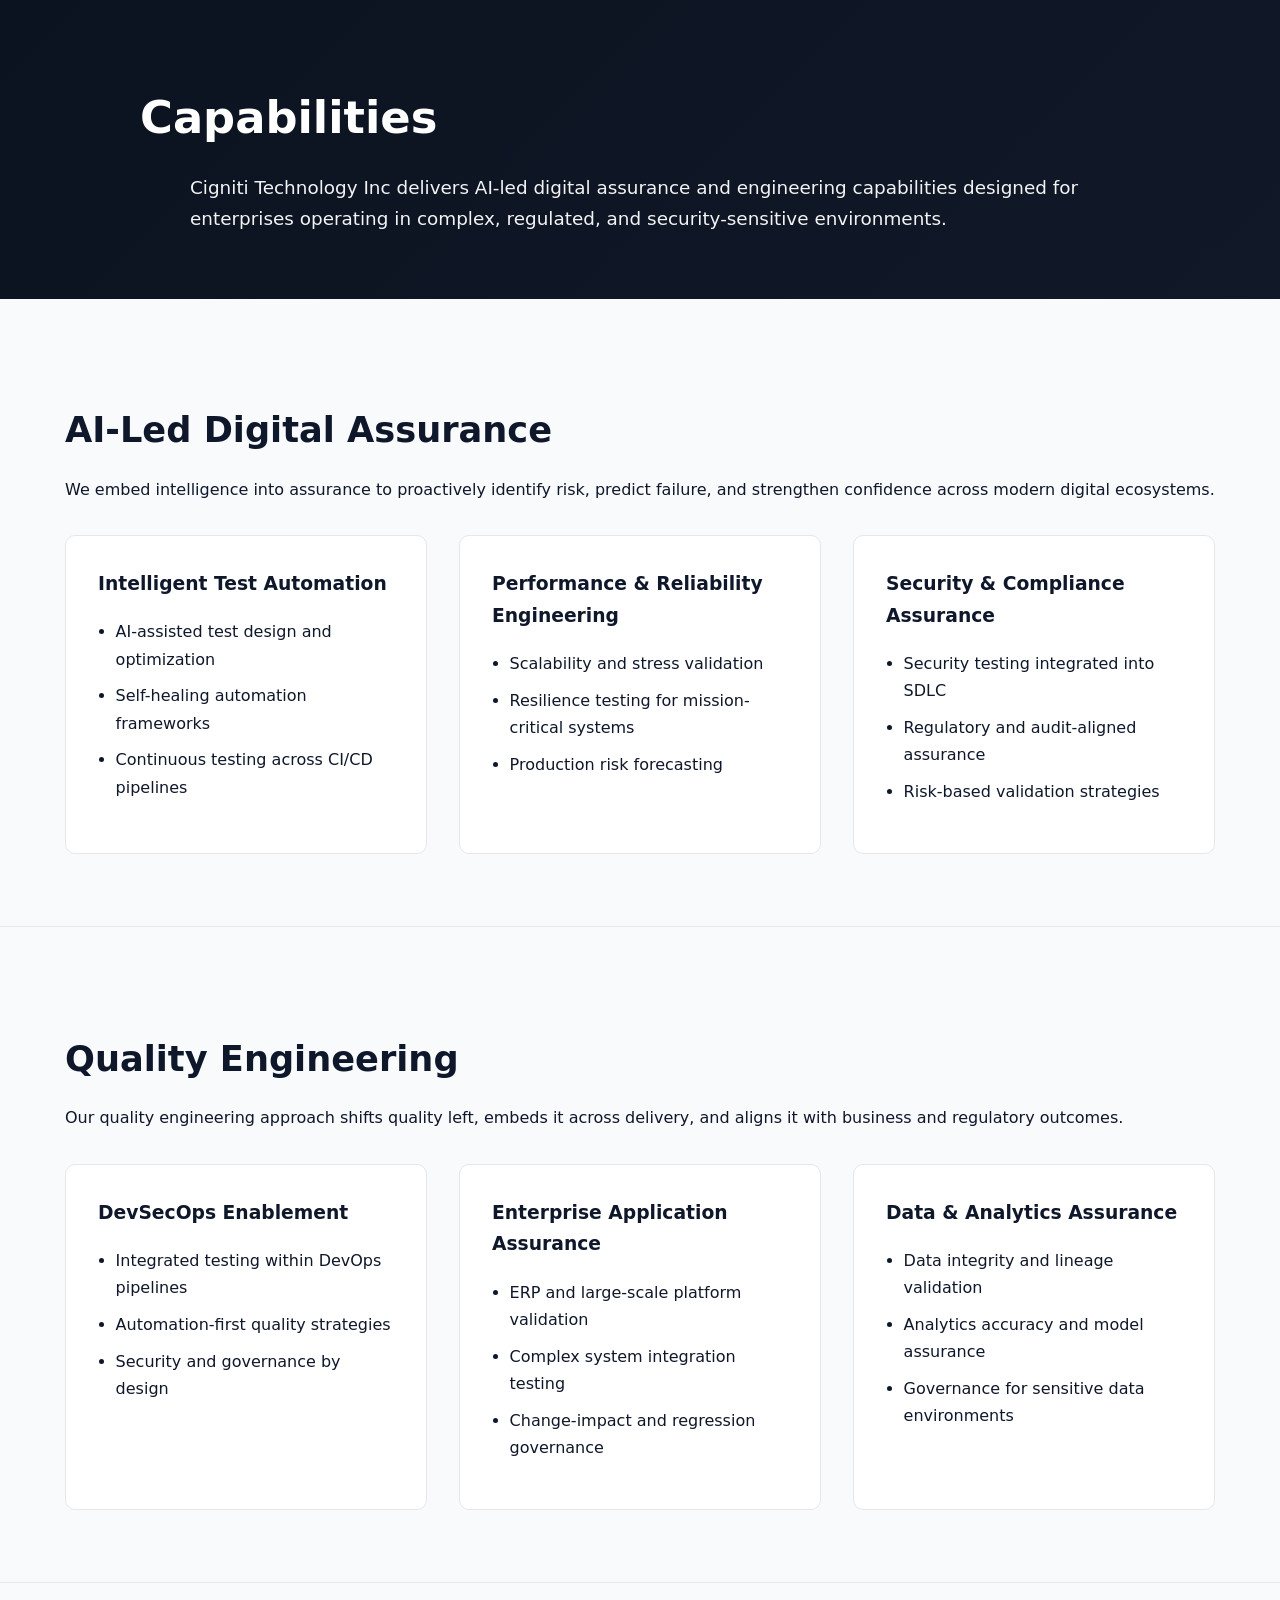
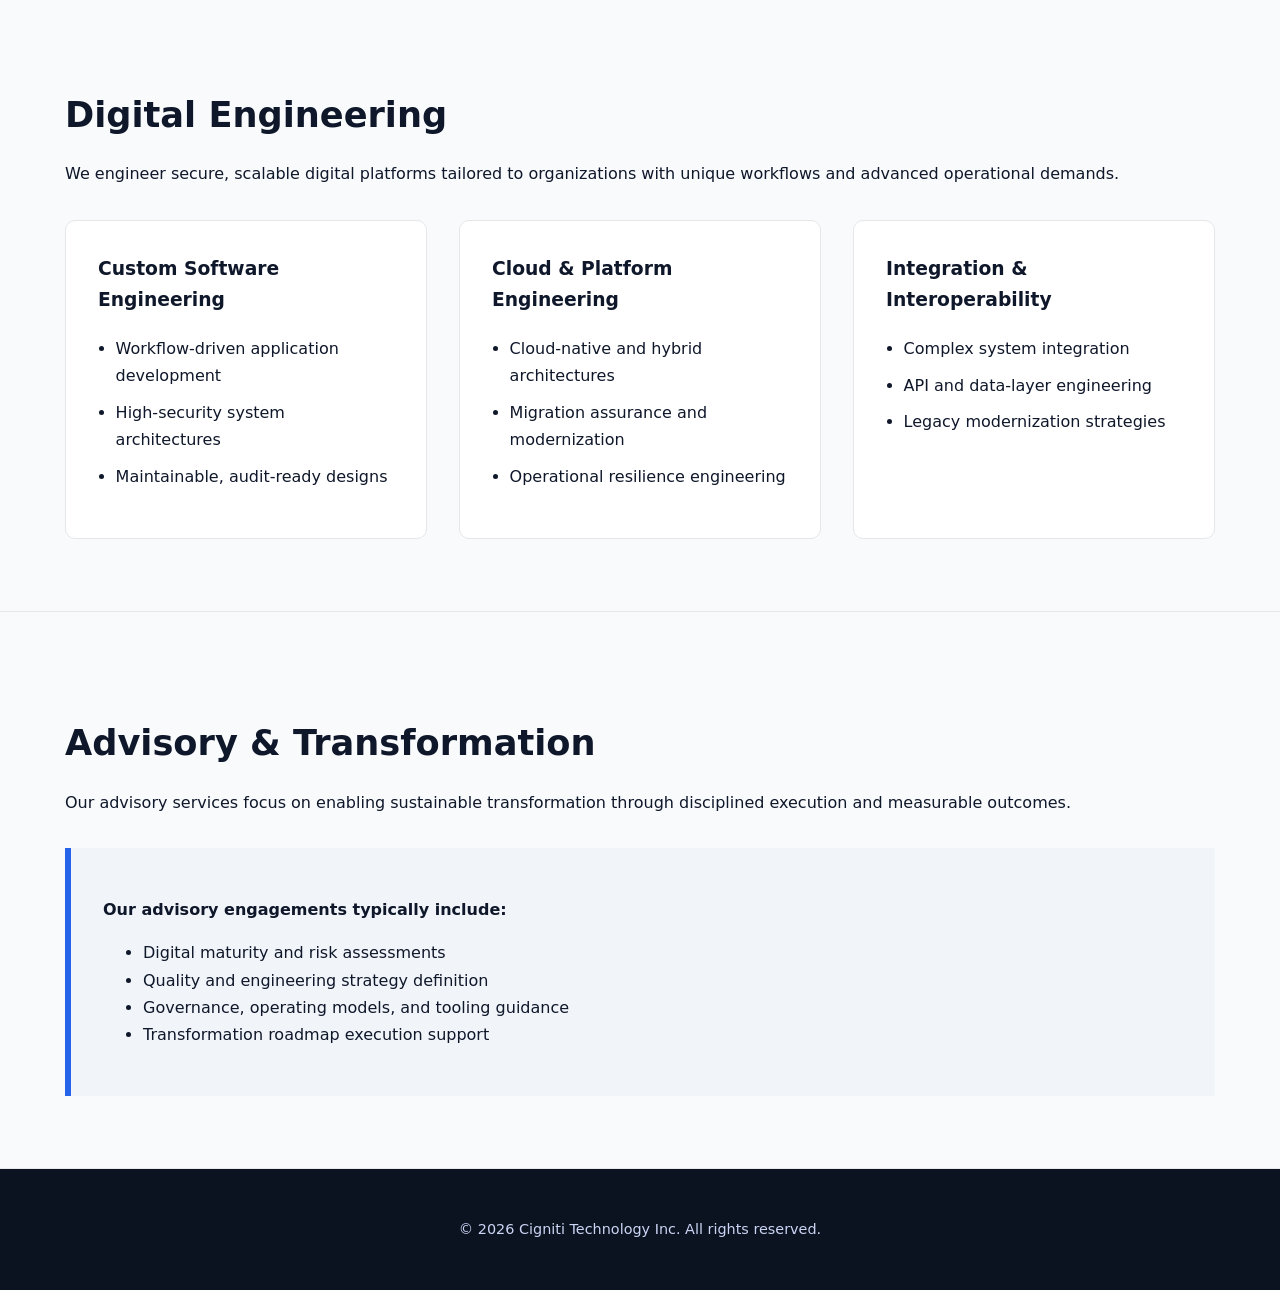
==== capabilities.html @ 3bd1a1ba "Create capabilities.html" ====
<!DOCTYPE html>
<html lang="en">
<head>
<meta charset="UTF-8">
<meta name="viewport" content="width=device-width, initial-scale=1.0">

<title>Capabilities | Cigniti Technology Inc</title>
<meta name="description" content="Explore Cigniti Technology Inc’s capabilities across AI-led digital assurance, quality engineering, and secure digital engineering for complex and regulated enterprises.">

<style>
:root {
  --dark: #0b1220;
  --light: #f8fafc;
  --accent: #2563eb;
  --text: #0f172a;
  --border: #e5e7eb;
}

* { box-sizing: border-box; }

body {
  margin: 0;
  font-family: system-ui, -apple-system, Segoe UI, sans-serif;
  color: var(--text);
  background: var(--light);
  line-height: 1.7;
}

header {
  background: linear-gradient(135deg, #0b1220, #111827);
  color: white;
  padding: 5rem 2rem 4rem;
}

header h1 {
  max-width: 1000px;
  margin: auto;
  font-size: 2.8rem;
}

header p {
  max-width: 900px;
  margin: 1rem auto 0;
  font-size: 1.15rem;
  opacity: 0.95;
}

section {
  padding: 4.5rem 2rem;
  border-bottom: 1px solid var(--border);
}

.container {
  max-width: 1150px;
  margin: auto;
}

h2 {
  font-size: 2.2rem;
  margin-bottom: 1rem;
}

h3 {
  margin-top: 0;
}

.grid {
  display: grid;
  grid-template-columns: repeat(auto-fit, minmax(300px, 1fr));
  gap: 2rem;
  margin-top: 2rem;
}

.card {
  background: white;
  border: 1px solid var(--border);
  border-radius: 10px;
  padding: 2rem;
}

.card ul {
  padding-left: 1.1rem;
}

.card li {
  margin-bottom: 0.6rem;
}

.highlight {
  background: #f1f5f9;
  border-left: 6px solid var(--accent);
  padding: 2rem;
  margin-top: 2rem;
}

footer {
  background: var(--dark);
  color: #cbd5f5;
  text-align: center;
  padding: 3rem 2rem;
  font-size: 0.9rem;
}

/* Print / PDF */
@media print {
  header, footer { page-break-after: avoid; }
  section { page-break-inside: avoid; }
}
</style>
</head>

<body>

<header>
  <h1>Capabilities</h1>
  <p>
    Cigniti Technology Inc delivers AI-led digital assurance and engineering capabilities
    designed for enterprises operating in complex, regulated, and security-sensitive environments.
  </p>
</header>

<section>
  <div class="container">
    <h2>AI-Led Digital Assurance</h2>
    <p>
      We embed intelligence into assurance to proactively identify risk, predict failure,
      and strengthen confidence across modern digital ecosystems.
    </p>

    <div class="grid">
      <div class="card">
        <h3>Intelligent Test Automation</h3>
        <ul>
          <li>AI-assisted test design and optimization</li>
          <li>Self-healing automation frameworks</li>
          <li>Continuous testing across CI/CD pipelines</li>
        </ul>
      </div>
      <div class="card">
        <h3>Performance & Reliability Engineering</h3>
        <ul>
          <li>Scalability and stress validation</li>
          <li>Resilience testing for mission-critical systems</li>
          <li>Production risk forecasting</li>
        </ul>
      </div>
      <div class="card">
        <h3>Security & Compliance Assurance</h3>
        <ul>
          <li>Security testing integrated into SDLC</li>
          <li>Regulatory and audit-aligned assurance</li>
          <li>Risk-based validation strategies</li>
        </ul>
      </div>
    </div>
  </div>
</section>

<section>
  <div class="container">
    <h2>Quality Engineering</h2>
    <p>
      Our quality engineering approach shifts quality left, embeds it across delivery,
      and aligns it with business and regulatory outcomes.
    </p>

    <div class="grid">
      <div class="card">
        <h3>DevSecOps Enablement</h3>
        <ul>
          <li>Integrated testing within DevOps pipelines</li>
          <li>Automation-first quality strategies</li>
          <li>Security and governance by design</li>
        </ul>
      </div>
      <div class="card">
        <h3>Enterprise Application Assurance</h3>
        <ul>
          <li>ERP and large-scale platform validation</li>
          <li>Complex system integration testing</li>
          <li>Change-impact and regression governance</li>
        </ul>
      </div>
      <div class="card">
        <h3>Data & Analytics Assurance</h3>
        <ul>
          <li>Data integrity and lineage validation</li>
          <li>Analytics accuracy and model assurance</li>
          <li>Governance for sensitive data environments</li>
        </ul>
      </div>
    </div>
  </div>
</section>

<section>
  <div class="container">
    <h2>Digital Engineering</h2>
    <p>
      We engineer secure, scalable digital platforms tailored to organizations
      with unique workflows and advanced operational demands.
    </p>

    <div class="grid">
      <div class="card">
        <h3>Custom Software Engineering</h3>
        <ul>
          <li>Workflow-driven application development</li>
          <li>High-security system architectures</li>
          <li>Maintainable, audit-ready designs</li>
        </ul>
      </div>
      <div class="card">
        <h3>Cloud & Platform Engineering</h3>
        <ul>
          <li>Cloud-native and hybrid architectures</li>
          <li>Migration assurance and modernization</li>
          <li>Operational resilience engineering</li>
        </ul>
      </div>
      <div class="card">
        <h3>Integration & Interoperability</h3>
        <ul>
          <li>Complex system integration</li>
          <li>API and data-layer engineering</li>
          <li>Legacy modernization strategies</li>
        </ul>
      </div>
    </div>
  </div>
</section>

<section>
  <div class="container">
    <h2>Advisory & Transformation</h2>
    <p>
      Our advisory services focus on enabling sustainable transformation
      through disciplined execution and measurable outcomes.
    </p>

    <div class="highlight">
      <p><strong>Our advisory engagements typically include:</strong></p>
      <ul>
        <li>Digital maturity and risk assessments</li>
        <li>Quality and engineering strategy definition</li>
        <li>Governance, operating models, and tooling guidance</li>
        <li>Transformation roadmap execution support</li>
      </ul>
    </div>
  </div>
</section>

<footer>
  © <span id="year"></span> Cigniti Technology Inc. All rights reserved.
</footer>

<script>
document.getElementById("year").textContent = new Date().getFullYear();
</script>

</body>
</html>
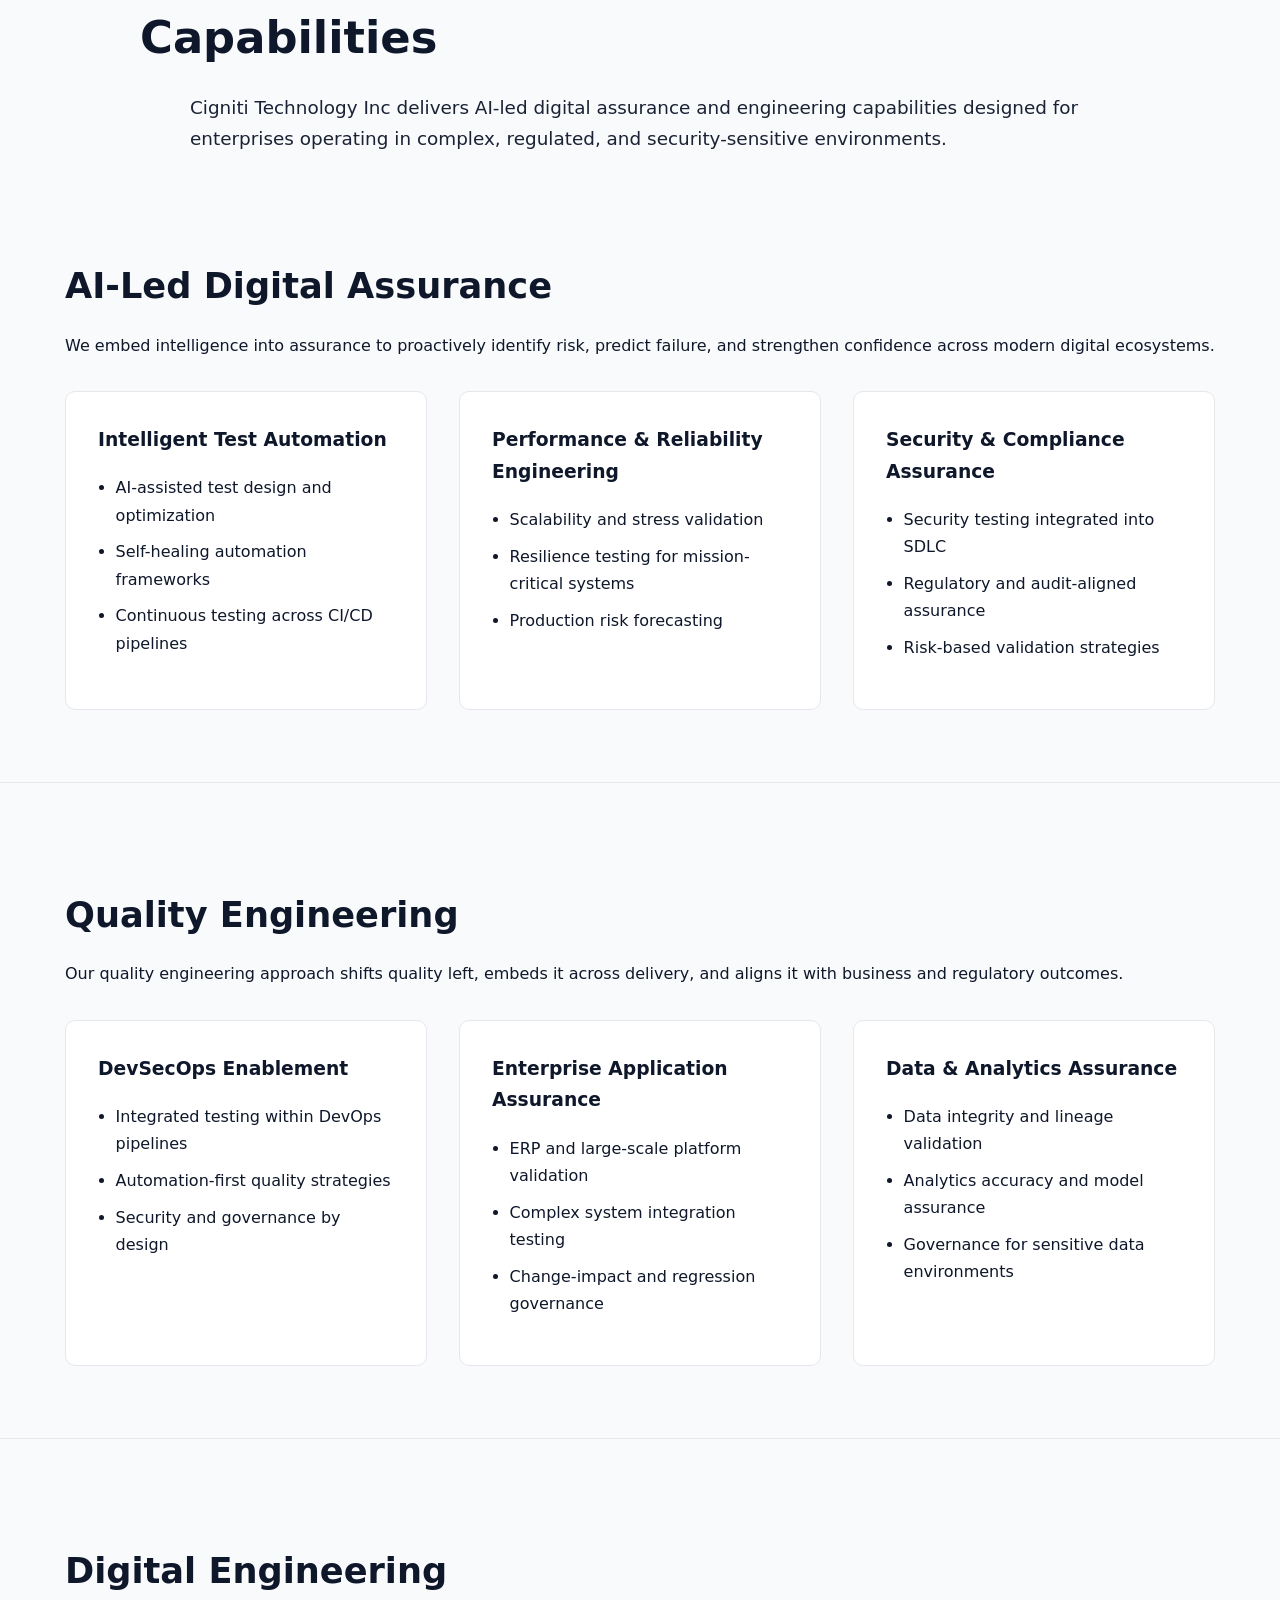
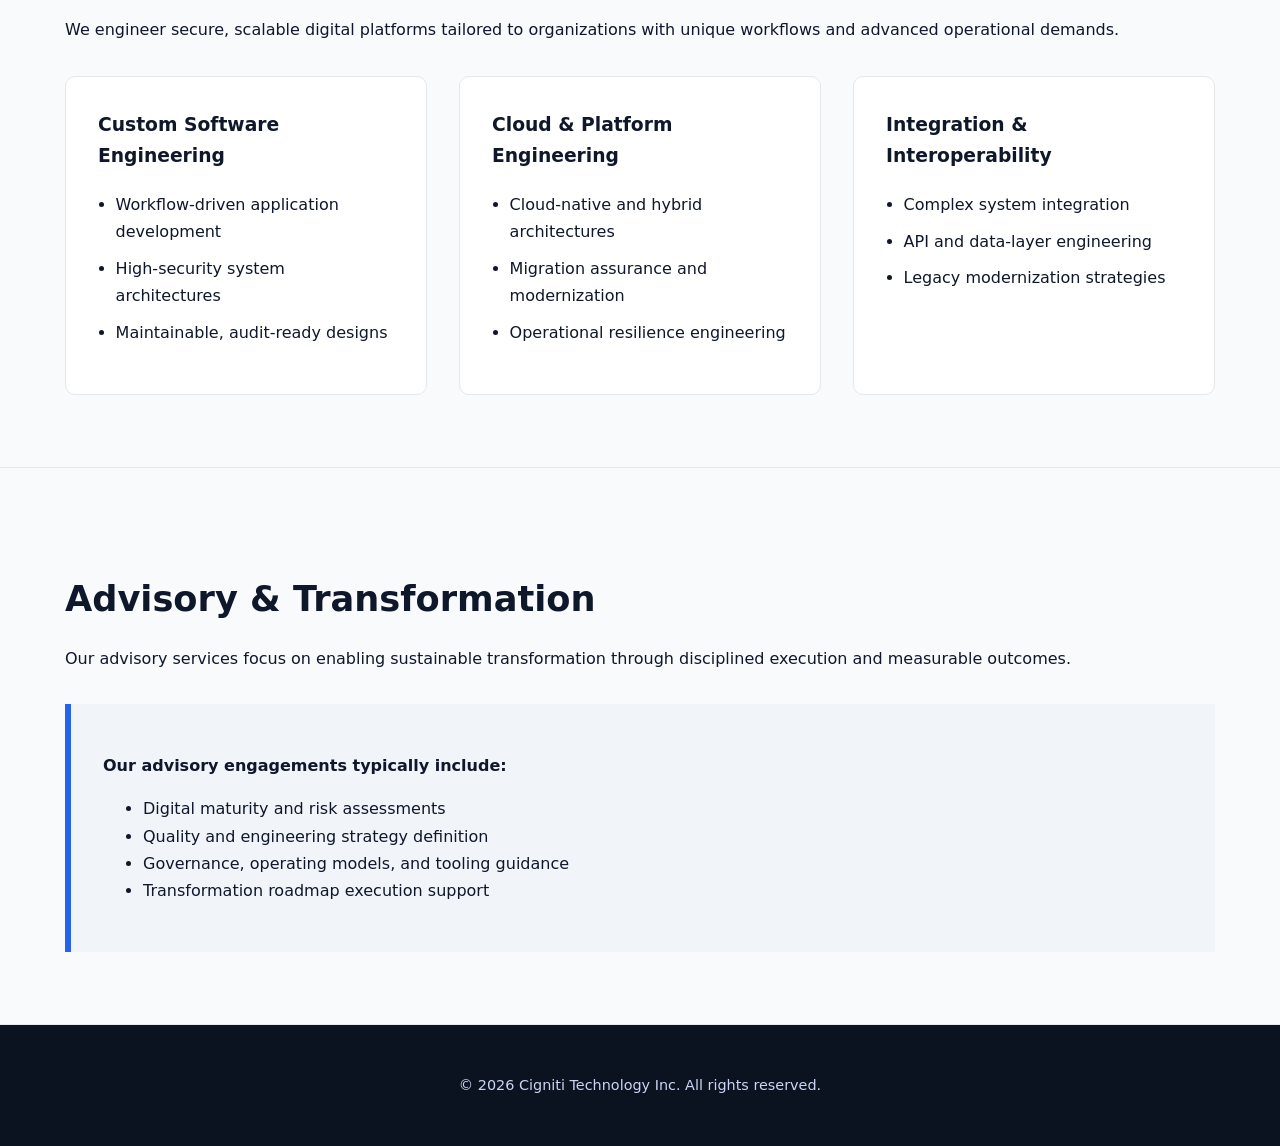
==== commit 96af0d1b: "Update capabilities.html" ====
--- a/capabilities.html
+++ b/capabilities.html
@@ -25,7 +25,14 @@
   background: var(--light);
   line-height: 1.7;
 }
-
+<nav style="background:#0b1220;color:white;padding:1rem;text-align:center;">
+  <a href="index.html" style="color:white;margin:0 1rem;text-decoration:none;">Home</a>
+  <a href="capabilities.html" style="color:white;margin:0 1rem;text-decoration:none;">Capabilities</a>
+  <a href="industries.html" style="color:white;margin:0 1rem;text-decoration:none;">Industries</a>
+  <a href="engagement-model.html" style="color:white;margin:0 1rem;text-decoration:none;">Engagement Model</a>
+  <a href="leadership-governance.html" style="color:white;margin:0 1rem;text-decoration:none;">Leadership</a>
+  <a href="case-studies.html" style="color:white;margin:0 1rem;text-decoration:none;">Case Studies</a>
+</nav>
 header {
   background: linear-gradient(135deg, #0b1220, #111827);
   color: white;
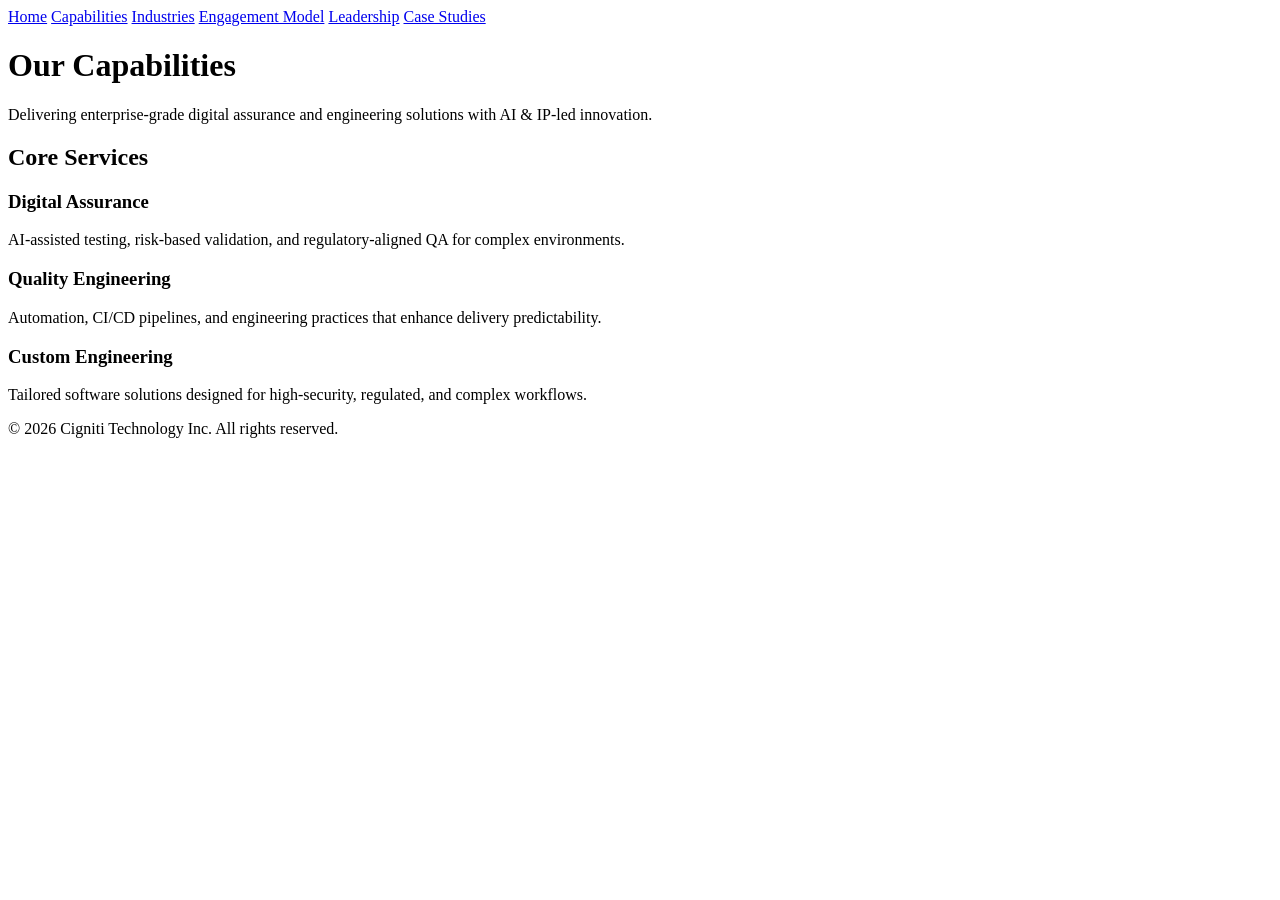
==== commit 706fa112: "Update and rename capabilities.html.txt to capabilities.html" ====
--- a/capabilities.html
+++ b/capabilities.html
@@ -1,269 +1,53 @@
-<!DOCTYPE html>
-<html lang="en">
-<head>
-<meta charset="UTF-8">
-<meta name="viewport" content="width=device-width, initial-scale=1.0">
-
-<title>Capabilities | Cigniti Technology Inc</title>
-<meta name="description" content="Explore Cigniti Technology Inc’s capabilities across AI-led digital assurance, quality engineering, and secure digital engineering for complex and regulated enterprises.">
-
-<style>
-:root {
-  --dark: #0b1220;
-  --light: #f8fafc;
-  --accent: #2563eb;
-  --text: #0f172a;
-  --border: #e5e7eb;
-}
-
-* { box-sizing: border-box; }
-
-body {
-  margin: 0;
-  font-family: system-ui, -apple-system, Segoe UI, sans-serif;
-  color: var(--text);
-  background: var(--light);
-  line-height: 1.7;
-}
-<nav style="background:#0b1220;color:white;padding:1rem;text-align:center;">
-  <a href="index.html" style="color:white;margin:0 1rem;text-decoration:none;">Home</a>
-  <a href="capabilities.html" style="color:white;margin:0 1rem;text-decoration:none;">Capabilities</a>
-  <a href="industries.html" style="color:white;margin:0 1rem;text-decoration:none;">Industries</a>
-  <a href="engagement-model.html" style="color:white;margin:0 1rem;text-decoration:none;">Engagement Model</a>
-  <a href="leadership-governance.html" style="color:white;margin:0 1rem;text-decoration:none;">Leadership</a>
-  <a href="case-studies.html" style="color:white;margin:0 1rem;text-decoration:none;">Case Studies</a>
-</nav>
-header {
-  background: linear-gradient(135deg, #0b1220, #111827);
-  color: white;
-  padding: 5rem 2rem 4rem;
-}
-
-header h1 {
-  max-width: 1000px;
-  margin: auto;
-  font-size: 2.8rem;
-}
-
-header p {
-  max-width: 900px;
-  margin: 1rem auto 0;
-  font-size: 1.15rem;
-  opacity: 0.95;
-}
-
-section {
-  padding: 4.5rem 2rem;
-  border-bottom: 1px solid var(--border);
-}
-
-.container {
-  max-width: 1150px;
-  margin: auto;
-}
-
-h2 {
-  font-size: 2.2rem;
-  margin-bottom: 1rem;
-}
-
-h3 {
-  margin-top: 0;
-}
-
-.grid {
-  display: grid;
-  grid-template-columns: repeat(auto-fit, minmax(300px, 1fr));
-  gap: 2rem;
-  margin-top: 2rem;
-}
-
-.card {
-  background: white;
-  border: 1px solid var(--border);
-  border-radius: 10px;
-  padding: 2rem;
-}
-
-.card ul {
-  padding-left: 1.1rem;
-}
-
-.card li {
-  margin-bottom: 0.6rem;
-}
-
-.highlight {
-  background: #f1f5f9;
-  border-left: 6px solid var(--accent);
-  padding: 2rem;
-  margin-top: 2rem;
-}
-
-footer {
-  background: var(--dark);
-  color: #cbd5f5;
-  text-align: center;
-  padding: 3rem 2rem;
-  font-size: 0.9rem;
-}
-
-/* Print / PDF */
-@media print {
-  header, footer { page-break-after: avoid; }
-  section { page-break-inside: avoid; }
-}
-</style>
-</head>
-
-<body>
-
-<header>
-  <h1>Capabilities</h1>
-  <p>
-    Cigniti Technology Inc delivers AI-led digital assurance and engineering capabilities
-    designed for enterprises operating in complex, regulated, and security-sensitive environments.
-  </p>
-</header>
-
-<section>
-  <div class="container">
-    <h2>AI-Led Digital Assurance</h2>
-    <p>
-      We embed intelligence into assurance to proactively identify risk, predict failure,
-      and strengthen confidence across modern digital ecosystems.
-    </p>
-
-    <div class="grid">
-      <div class="card">
-        <h3>Intelligent Test Automation</h3>
-        <ul>
-          <li>AI-assisted test design and optimization</li>
-          <li>Self-healing automation frameworks</li>
-          <li>Continuous testing across CI/CD pipelines</li>
-        </ul>
-      </div>
-      <div class="card">
-        <h3>Performance & Reliability Engineering</h3>
-        <ul>
-          <li>Scalability and stress validation</li>
-          <li>Resilience testing for mission-critical systems</li>
-          <li>Production risk forecasting</li>
-        </ul>
-      </div>
-      <div class="card">
-        <h3>Security & Compliance Assurance</h3>
-        <ul>
-          <li>Security testing integrated into SDLC</li>
-          <li>Regulatory and audit-aligned assurance</li>
-          <li>Risk-based validation strategies</li>
-        </ul>
-      </div>
-    </div>
-  </div>
-</section>
-
-<section>
-  <div class="container">
-    <h2>Quality Engineering</h2>
-    <p>
-      Our quality engineering approach shifts quality left, embeds it across delivery,
-      and aligns it with business and regulatory outcomes.
-    </p>
-
-    <div class="grid">
-      <div class="card">
-        <h3>DevSecOps Enablement</h3>
-        <ul>
-          <li>Integrated testing within DevOps pipelines</li>
-          <li>Automation-first quality strategies</li>
-          <li>Security and governance by design</li>
-        </ul>
-      </div>
-      <div class="card">
-        <h3>Enterprise Application Assurance</h3>
-        <ul>
-          <li>ERP and large-scale platform validation</li>
-          <li>Complex system integration testing</li>
-          <li>Change-impact and regression governance</li>
-        </ul>
-      </div>
-      <div class="card">
-        <h3>Data & Analytics Assurance</h3>
-        <ul>
-          <li>Data integrity and lineage validation</li>
-          <li>Analytics accuracy and model assurance</li>
-          <li>Governance for sensitive data environments</li>
-        </ul>
-      </div>
-    </div>
-  </div>
-</section>
-
-<section>
-  <div class="container">
-    <h2>Digital Engineering</h2>
-    <p>
-      We engineer secure, scalable digital platforms tailored to organizations
-      with unique workflows and advanced operational demands.
-    </p>
-
-    <div class="grid">
-      <div class="card">
-        <h3>Custom Software Engineering</h3>
-        <ul>
-          <li>Workflow-driven application development</li>
-          <li>High-security system architectures</li>
-          <li>Maintainable, audit-ready designs</li>
-        </ul>
-      </div>
-      <div class="card">
-        <h3>Cloud & Platform Engineering</h3>
-        <ul>
-          <li>Cloud-native and hybrid architectures</li>
-          <li>Migration assurance and modernization</li>
-          <li>Operational resilience engineering</li>
-        </ul>
-      </div>
-      <div class="card">
-        <h3>Integration & Interoperability</h3>
-        <ul>
-          <li>Complex system integration</li>
-          <li>API and data-layer engineering</li>
-          <li>Legacy modernization strategies</li>
-        </ul>
-      </div>
-    </div>
-  </div>
-</section>
-
-<section>
-  <div class="container">
-    <h2>Advisory & Transformation</h2>
-    <p>
-      Our advisory services focus on enabling sustainable transformation
-      through disciplined execution and measurable outcomes.
-    </p>
-
-    <div class="highlight">
-      <p><strong>Our advisory engagements typically include:</strong></p>
-      <ul>
-        <li>Digital maturity and risk assessments</li>
-        <li>Quality and engineering strategy definition</li>
-        <li>Governance, operating models, and tooling guidance</li>
-        <li>Transformation roadmap execution support</li>
-      </ul>
-    </div>
-  </div>
-</section>
-
-<footer>
-  © <span id="year"></span> Cigniti Technology Inc. All rights reserved.
-</footer>
-
-<script>
-document.getElementById("year").textContent = new Date().getFullYear();
-</script>
-
-</body>
-</html>
+<!DOCTYPE html>
+<html lang="en">
+<head>
+<meta charset="UTF-8">
+<meta name="viewport" content="width=device-width, initial-scale=1.0">
+<title>Capabilities | Cigniti Technology Inc</title>
+<link rel="stylesheet" href="assets/css/styles.css">
+</head>
+<body>
+
+<!-- Navigation -->
+<nav>
+  <a href="index.html">Home</a>
+  <a href="capabilities.html">Capabilities</a>
+  <a href="industries.html">Industries</a>
+  <a href="engagement-model.html">Engagement Model</a>
+  <a href="leadership-governance.html">Leadership</a>
+  <a href="case-studies.html">Case Studies</a>
+</nav>
+
+<header>
+  <h1>Our Capabilities</h1>
+  <p>Delivering enterprise-grade digital assurance and engineering solutions with AI & IP-led innovation.</p>
+</header>
+
+<section>
+  <div class="container">
+    <h2>Core Services</h2>
+    <div class="grid">
+      <div class="card">
+        <h3>Digital Assurance</h3>
+        <p>AI-assisted testing, risk-based validation, and regulatory-aligned QA for complex environments.</p>
+      </div>
+      <div class="card">
+        <h3>Quality Engineering</h3>
+        <p>Automation, CI/CD pipelines, and engineering practices that enhance delivery predictability.</p>
+      </div>
+      <div class="card">
+        <h3>Custom Engineering</h3>
+        <p>Tailored software solutions designed for high-security, regulated, and complex workflows.</p>
+      </div>
+    </div>
+  </div>
+</section>
+
+<footer>
+  © <span id="year"></span> Cigniti Technology Inc. All rights reserved.
+</footer>
+<script>
+document.getElementById("year").textContent = new Date().getFullYear();
+</script>
+</body>
+</html>
